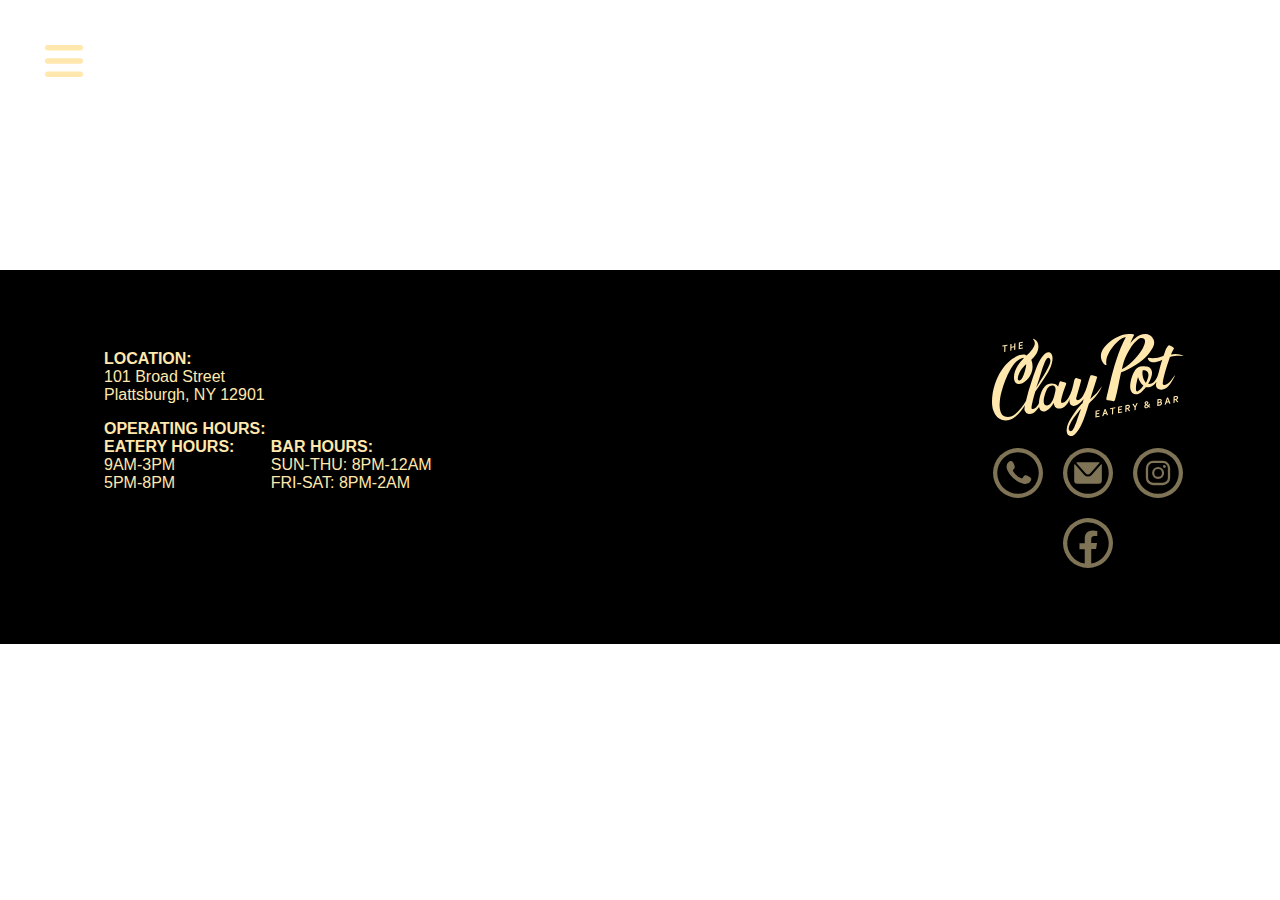
==== menu.html @ 2f8abd8b "Add files via upload" ====
<!doctype html>
<html>
<head>
<meta charset="utf-8">
<meta name="viewport" content="width=device-width, initial-scale=1">
<meta name="description" content="Experience authentic Vietnamese cuisine in Upstate New York!">
<meta name="keywords" content="Vietnamese, Food, Restaurant, Bar">
<meta name="author" content="Jade Nguyen">
<link rel="preconnect" href="https://fonts.gstatic.com">
<link href="https://fonts.googleapis.com/css2?family=Playfair+Display:wght@700&display=swap" rel="stylesheet">
<link href="style.css" rel="stylesheet" type="text/css">
<link href="aos.css" rel="stylesheet" type="text/css">
<title>Menu | The Clay Pot</title>
</head>

<body>
	
<span onclick="openNav()"><img id="menu-icon" src="media/menu.svg" alt="Menu Icon"></span>

	<div id="mySidenav" class="sidenav">
		<a href="javascript:void(0)" class="closebtn" onclick="closeNav()">&times;</a>
		<a href="index.html">About</a>
		<div class="menulink">
		<a href="menu.html">Menu</a>
			<div class="small-link">
			<a href="">&#9658; &nbsp; Eatery Menu</a>
			<a href="">&#9658; &nbsp; Bar Menu</a>
			</div>
		</div>
		<img id="logo-nav" src="media/logo2.svg" alt="Logo">
	</div>
	
	<script>
	/* Set the width of the side navigation to 250px */
	function openNav() {
		document.getElementById("mySidenav").style.width = "450px";
		document.getElementById("logo").style.animation = "fadeOut 0.3s forwards";
		document.getElementById("overlay").style.display = "block";
	}

	/* Set the width of the side navigation to 0 */
	function closeNav() {
		document.getElementById("mySidenav").style.width = "0";
		document.getElementById("logo").style.animation = "fadeIn 0.3s forwards";
		document.getElementById("overlay").style.display = "none";
	}
	</script>
	
	
	
	
<footer>
	<div id="footer-left">
			<ul>
			<li class="footer-h1">Location:</li>
				<li class="footer-details">101 Broad Street</li>
				<li class="footer-details">Plattsburgh, NY 12901</li>
			</ul>
			<ul>
			<li class="footer-h1">Operating Hours:</li>
			<div id="hours">
				<div class="small-hours">
				<li class="footer-h1">Eatery Hours:</li>
					<li class="footer-details">9AM-3PM</li>
					<li class="footer-details">5PM-8PM</li>
				</div>
				<div class="small-hours">
				<li class="footer-h1">Bar Hours:</li>
					<li class="footer-details">SUN-THU: 8PM-12AM</li>
					<li class="footer-details">FRI-SAT: 8PM-2AM</li>
				</div>
			</div>
			</ul>
	</div>
	<div id="footer-right">
		<img id="logo-footer" src="media/logo2.svg" alt="Logo">
		<div id="icon-group">
			<a href="tel:(+1)5186455349"><img class="icon" src ="media/phone.svg" alt="phone svg"></a>
			<a href="mailto:hnguy016@plattsburgh.edu"><img class="icon" src ="media/mail.svg" alt="mail icon"></a>
			<a href=><img class="icon" src ="media/instagram.svg" alt="instagram icon"></a>
			<a href=><img class="icon" src ="media/facebook.svg" alt="facebook icon"></a>
		</div>
	</div>
</footer>	

</body>
</html>
---- style.css ----
@charset "utf-8";
/* CSS Document */
#hide{
	display: none;
}

#video-container {
	position: absolute;
	bottom: 0;
	width: 100vw;
	height: 100vh; 
	overflow: hidden;
	object-fit: fill;
	z-index: 2;
}

video {
	width: 100%;
	height: auto;
	position: absolute;
	top: 50%;
	left: 50%;
	transform: translate(-50%,-50%);
}

#menu-icon {
	width: 3%;
	position: fixed;
	top: 5vh;
	left: 5vh;
	z-index: 5;
}

#logo-nav {
	width: 60%;
	position: absolute;
	bottom: 15%;
	left: 10%;
}

.button {
	border: 4px solid black;
	border-radius: 3em;
  	color: black;
  	padding: 1em 2em; 
	line-height: 6em;
	text-decoration: none;
	text-transform: uppercase;
	font-weight: bold;
	transition: 0.3s;
}

.button:hover {
	color: #FFE7AD;
	background: black;
}

#story1 .button:hover {
	color: white;
}

#overlay{
	position: fixed;
	top:0;
	left: 0;
	height: 100vh;
	width: 100%;
	z-index: 5;
	background-color: rgba(0,0,0,0.7); 
	display: none;	
}

.sidenav {
	height: 100%; /* 100% Full-height */	
	width: 0; /* 0 width - change this with JavaScript */
	position: fixed; /* Stay in place */
	z-index: 6; /* Stay on top */
	top: 0; /* Stay at the top */
	left: 0;
	background-color: #111; /* Black*/
	overflow-x: hidden; /* Disable horizontal scroll */
	padding-top: 5em; /* Place content 60px from the top */
	transition: 0.5s; /* 0.5 second transition effect to slide in the sidenav */
}

.sidenav a {
	padding: 8px 8px 32px 10%;
	text-decoration: none;
	font-size: 25px;
	color: #FFE7AD;
	opacity: 0.7;
	display: block;
	transition: 0.3s;
	text-transform: uppercase;
	font-weight: bolder;
}

.menulink a {
	padding-bottom: 1em; 
}

.small-link {
	transition: 0.3s;
	opacity: 0;
	z-index: 3;
}

.small-link a {
	margin: 0;
	padding: 0px 0px 1em 64px;
	font-size: 18px;
}

.sidenav a:hover {
	transition: 0.3s;
	opacity: 1;
}

.menulink:hover .small-link {
	transition: 0.3s;
	opacity: 1;
}

.sidenav .closebtn {
	position: absolute;
	top: 0;
	right: 25px;
	font-size: 36px;
	margin-left: 50px;
}

header {
    display: block;
    position: absolute;
    bottom: 0;
    width: 100%;
    height: 100%;
    overflow: hidden;
    object-fit: fill;
    z-index: 1;
	background-color: black;
}

#slideIn-button {
	opacity: 0;
    background-color: #FFE7AD;
    position: absolute;
    top: 50vh;
    right: 1em;
    border: none;
    color: black;
    padding: 10px;
    text-align: center;
    text-decoration: none;
    display: inline-block;
    font-size: 3em;
    font-weight: bolder;
    margin: 4px 2px;
    z-index: 4;
    border-radius: 3px;
}

#slideOut-button {
    opacity: 0;
    background-color: black;
    position: absolute;
    top: 50vh;
    left: 1em;
    border: none;
    color: #FFE7AD;
    padding: 10px;
    text-align: center;
    text-decoration: none;
    display: inline-block;
    font-size: 3em;
    font-weight: bolder;
    margin: 4px 2px;
    z-index: 5;
    border-radius: 3px;
}

#scrolldown-memo {
	opacity: 0;
}

#header-img {
	width: 100%;
	height: auto;
	position: absolute;
	top: 50%;
	left: 50%;
	transform: translate(-50%,-50%);
	z-index: 1;
}

/* The animation code */
@keyframes fadeIn {
  from {opacity: 0;}
  to {opacity: 1;}
}

/* The animation code */
@keyframes fadeOut {
  from {opacity: 1;}
  to {opacity: 0;}
}

@keyframes slideIn {
	to {
		transform: translateX(-100vw);
	}
}

@keyframes slideOut {
	to {
		transform: translateX(100vw);
	}
}

#logo {
	transform: translate(-50%,-50%);
	position: absolute;
	height: 67%;
	left: 51%;
	top: 57%;
	z-index: 2;
	/*transition: transform 0.3s ease-in-out 0.3s;*/	
}


#maincontent {
    position: relative;
    background-color: white;
}

body {
    font-family: Avenir, "Century Gothic", Futura, Avenir, Helvetica, sans-serif;
    font-size: 100%;
	margin: 0;
}

body::-webkit-scrollbar {
    display: none;
}

h1 {
	font-family: 'Playfair Display', serif;
	font-size: 3em;
}

#story1 {
	background: #FFE7AD;
	height: 100vh;
	position: relative;
	left: 100vw;
	z-index: 4;
	/*animation-name: slideIn;
	animation-delay: 10s;
	animation-duration: 1.5s;
	animation-fill-mode: forwards;
	z-index: 2;*/
}

#story1-textwrap {
	width: 50%;
	padding: 10%;
}

#img-container {
	display: flex;
	justify-content: center;
    height: 100vh;
	width: 50vw;
    float: right;
    margin-left: 10%;
    overflow: hidden;
    object-fit: cover;
}

#img-container img {
	margin: auto;
	height: 100vh;
	position: relative;
}

#story-img {
    width: 30%;
    position: relative;
    top: -20vh;
    left: 30%;
}

#appear {
	width: 30%;
	position: relative;
	top: -30vh;
	left: 10%;
	z-index: 0;
	opacity: 0; 
}

#story2-textwrap {
	position: relative;
	top: 20vh;
	width: 25%;
	margin-right: 15%;
	display: block;
	float: right;
}

#source img {
	width: 40%;
	position: relative;
	top: -50vh;
	float: right;
}

#source-textwrap {
    position: relative;
    top: -21vh;
    width: 50%;
    display: block;
    float: left;
}

#source p {
	position: absolute;
	z-index: 0;
	margin-top: 4em;
	padding-top: 10%;
	padding-bottom: 10%;
	padding-right: 10%;
	padding-left: 20%;
	background-color: #FFE7AD;
}

#source h1{
	z-index: 1;
	margin-left: 20%;
	position: absolute;
}

#testimonials img {
	top: 30vh;
	position: relative;
	float: left;
	width: 40%;
}

#testimonial-textwrap {
	position: relative;
	top: -25vh; 
	width: 50%;
	float: right;
}

.testimonial-textbox {
	margin-top: 2em;
	padding-top: 1em;
	padding-bottom: 1em;
	padding-right: 20%;
	padding-left: 3em;
	background-color: #FFE7AD;
}

.testimonial-name {
    font-weight: bold;
    font-style: italic;
    text-align: right;	
}

#testimonial-button {
	position: absolute;
	top: 110%;
}

footer {
	background: black;
	color: #FFE7AD;
	position: relative;
	bottom: -30vh;
    width: 100%;
	display: flex;
}

#footer-left {
	padding: 5%;
	width: 75vw;
}

footer li {
	list-style: none;
}

.footer-h1 {
	text-transform: uppercase;
	font-weight: bold;
}

#hours {
	display: flex;
}

.small-hours {
	margin-right: 5%;
}

#footer-right {
    padding: 5%;
    width: 20vw;
	text-align: center;
}

#logo-footer {
	width: 15vw;
}

#icon-group {
    width: 20vw;
    display: block;
    text-align: center;
}

.icon {
	width: 50px;
	margin: 0.5em;
}

#icon-group a {
	opacity: 0.5;
	transition: 0.3s;
}

#icon-group a:hover {
	transition: 0.3s;
	opacity: 1;
}
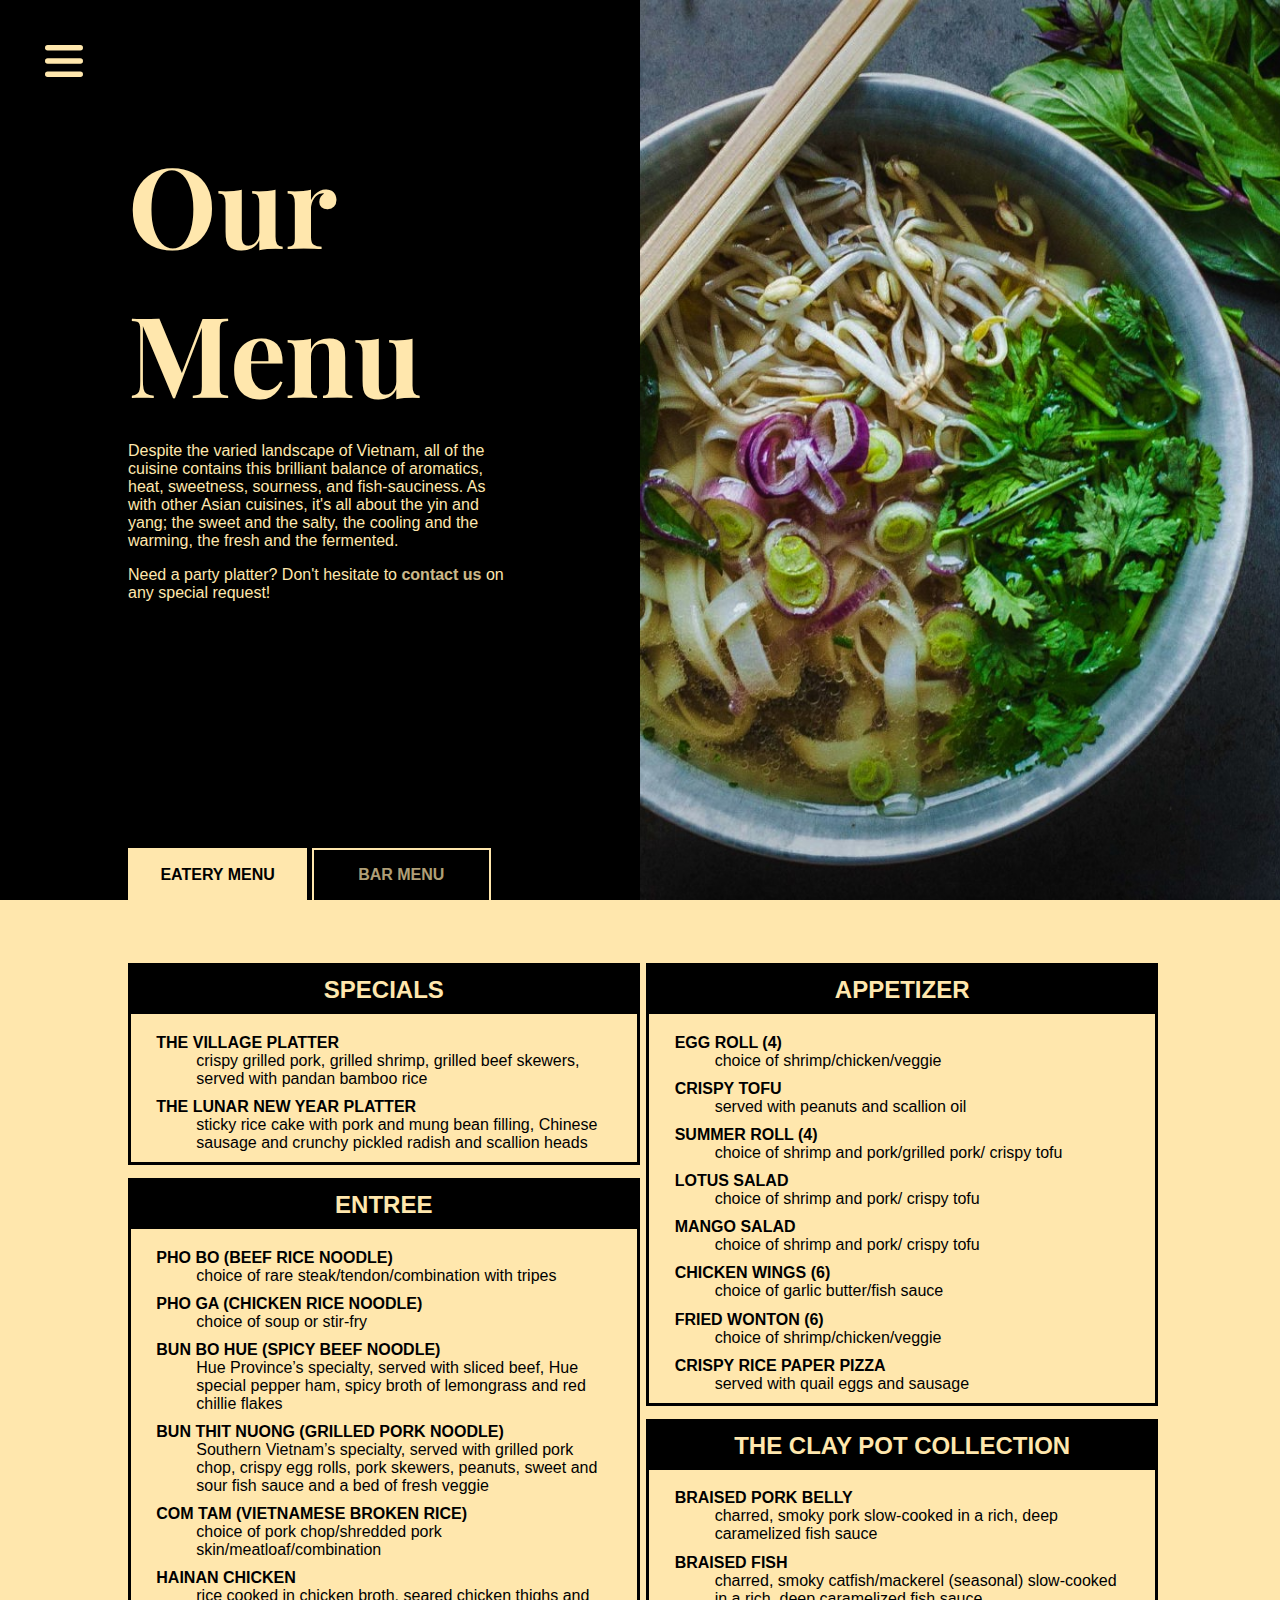
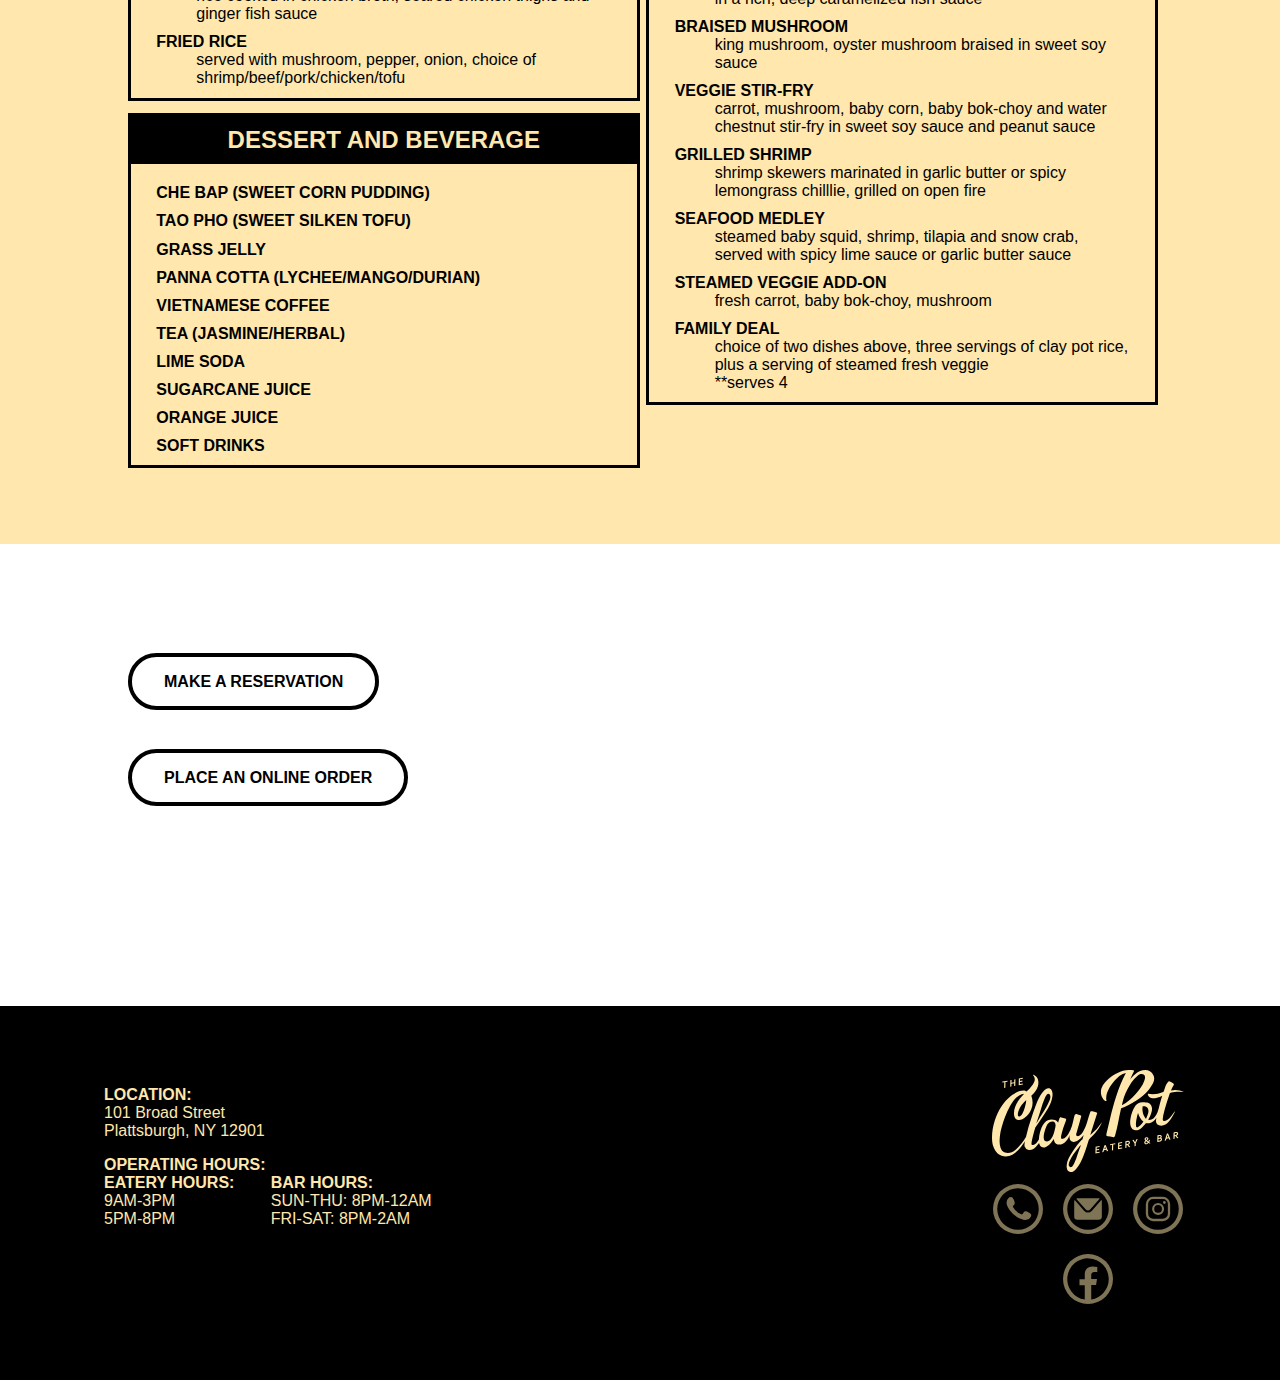
==== commit b2b1ad86: "Add files via upload" ====
--- a/menu.html
+++ b/menu.html
@@ -15,22 +15,32 @@
 
 <body>
 	
-<span onclick="openNav()"><img id="menu-icon" src="media/menu.svg" alt="Menu Icon"></span>
-
-	<div id="mySidenav" class="sidenav">
-		<a href="javascript:void(0)" class="closebtn" onclick="closeNav()">&times;</a>
+	<span style="cursor: pointer" onclick="openNav2()"><img id="menu-icon" src="media/menu.svg" alt="Menu Icon"></span>
+
+<div id="mySidenav" class="sidenav">
+		<a href="javascript:void(0)" class="closebtn" onclick="closeNav2()">&times;</a>
+		<div id="indent">
 		<a href="index.html">About</a>
-		<div class="menulink">
 		<a href="menu.html">Menu</a>
-			<div class="small-link">
-			<a href="">&#9658; &nbsp; Eatery Menu</a>
-			<a href="">&#9658; &nbsp; Bar Menu</a>
-			</div>
 		</div>
 		<img id="logo-nav" src="media/logo2.svg" alt="Logo">
 	</div>
 	
-	<script>
+<script>
+	/* Set the width of the side navigation to 250px */
+	function openNav2() {
+		document.getElementById("mySidenav").style.width = "450px";
+		document.getElementById("overlay").style.display = "block";
+	}
+
+	/* Set the width of the side navigation to 0 */
+	function closeNav2() {
+		document.getElementById("mySidenav").style.width = "0";
+		document.getElementById("overlay").style.display = "none";
+	}
+	</script>
+	
+<script>
 	/* Set the width of the side navigation to 250px */
 	function openNav() {
 		document.getElementById("mySidenav").style.width = "450px";
@@ -46,8 +56,270 @@
 	}
 	</script>
 	
-	
-	
+
+<div id="overlay"></div>
+
+	
+<header id="menu-header">
+	<div id="menu-img-container">
+		<img id="menu-header-img" src="media/menu.jpg" alt="Menu Header Image">
+	</div>
+	<div id="header-textwrap">
+		<h1>Our Menu</h1>
+		<p> Despite the varied landscape of Vietnam, all of the cuisine contains this brilliant balance of aromatics, heat, sweetness, sourness, and fish-sauciness. As with other Asian cuisines, it's all about the yin and yang; the sweet and the salty, the cooling and the warming, the fresh and the fermented.</p>
+		<p> Need a party platter? Don't hesitate to <a href="mailto:hnguy016@plattsburgh.edu">contact us</a> on any special request! </p>
+		<div class="tab">
+			<button class="tablinks" onclick="openMenu(event, 'Eatery')" id="defaultOpen">Eatery Menu</button>
+			<button class="tablinks" onclick="openMenu(event, 'Bar')">Bar Menu </button>
+		</div>
+	</div>
+</header>
+	
+
+<div id="menu-wrap"> 
+	<div id="Eatery" class="tabcontent">
+		<div class="col1">
+			<div class="single-menu">
+			<h2>Specials</h2>
+				<dl>
+					<dt>The Village Platter</dt>
+					<dd>crispy grilled pork, grilled shrimp, grilled beef skewers, 	served with pandan bamboo rice</dd>
+				</dl>
+				<dl>
+					<dt>The Lunar New Year Platter</dt>
+					<dd>sticky rice cake with pork and mung bean filling, Chinese sausage and crunchy pickled radish and scallion heads</dd>
+				</dl>
+			</div>
+			<div class="single-menu">
+			<h2>Entree</h2>
+				<dl>
+					<dt>Pho Bo (Beef Rice Noodle)</dt>
+					<dd>choice of rare steak/tendon/combination with tripes</dd>
+				</dl>
+				<dl>
+					<dt>Pho Ga (Chicken Rice Noodle)</dt>
+					<dd>choice of soup or stir-fry</dd>
+				</dl>
+				<dl>
+					<dt>Bun Bo Hue (Spicy Beef Noodle)</dt>
+					<dd>Hue Province’s specialty, served with sliced beef, Hue special pepper ham, spicy broth of lemongrass and red chillie flakes</dd>
+				</dl>
+				<dl>
+					<dt>Bun Thit Nuong (Grilled Pork Noodle)</dt>
+					<dd>Southern Vietnam’s specialty, served with grilled pork chop, crispy egg rolls, pork skewers, peanuts, sweet and sour fish sauce and a bed of fresh veggie</dd>
+				</dl>
+				<dl>
+					<dt>Com Tam (Vietnamese Broken Rice)</dt>
+					<dd>choice of pork chop/shredded pork skin/meatloaf/combination</dd>
+				</dl>
+				<dl>
+					<dt>Hainan Chicken</dt>
+					<dd>rice cooked in chicken broth, seared chicken thighs and ginger fish sauce</dd>
+				</dl>
+				<dl>
+					<dt>Fried Rice</dt>
+					<dd>served with mushroom, pepper, onion, choice of shrimp/beef/pork/chicken/tofu</dd>
+				</dl>
+		</div>
+			<div class="single-menu">
+			<h2>Dessert and Beverage</h2>
+				<dl>
+					<dt>Che Bap (Sweet Corn Pudding)</dt>
+				</dl>
+				<dl>
+					<dt>Tao Pho (Sweet Silken Tofu)</dt>
+				</dl>
+				<dl>
+					<dt>Grass Jelly</dt>
+				</dl>
+				<dl>
+					<dt>Panna Cotta (Lychee/Mango/Durian)</dt>
+				</dl>
+				<dl>
+					<dt>Vietnamese Coffee</dt>
+				</dl>
+				<dl>
+					<dt>Tea (Jasmine/Herbal)</dt>
+				</dl>
+				<dl>
+					<dt>Lime Soda</dt>
+				</dl>
+				<dl>
+					<dt>Sugarcane Juice</dt>
+				</dl>
+				<dl>
+					<dt>Orange Juice</dt>
+				</dl>
+				<dl>
+					<dt>Soft Drinks</dt>
+				</dl>
+		</div>
+		</div>
+		<div class="col2">
+		<div class="single-menu">
+			<h2>Appetizer</h2>
+				<dl>
+					<dt>Egg Roll (4)</dt>
+					<dd>choice of shrimp/chicken/veggie</dd>
+				</dl>
+				<dl>
+					<dt>Crispy Tofu</dt>
+					<dd>served with peanuts and scallion oil</dd>
+				</dl>
+				<dl>
+					<dt>Summer Roll (4)</dt>
+					<dd>choice of shrimp and pork/grilled pork/ crispy tofu</dd>
+				</dl>
+				<dl>
+					<dt>Lotus Salad</dt>
+					<dd>choice of shrimp and pork/ crispy tofu</dd>
+				</dl>
+				<dl>
+					<dt>Mango Salad</dt>
+					<dd>choice of shrimp and pork/ crispy tofu</dd>
+				</dl>
+				<dl>
+					<dt>Chicken Wings (6)</dt>
+					<dd>choice of garlic butter/fish sauce</dd>
+				</dl>
+				<dl>
+					<dt>Fried Wonton (6)</dt>
+					<dd>choice of shrimp/chicken/veggie</dd>
+				</dl>
+				<dl>
+					<dt>Crispy Rice Paper Pizza</dt>
+					<dd>served with quail eggs and sausage</dd>
+				</dl>
+		</div>
+		<div class="single-menu">
+			<h2>The Clay Pot Collection</h2>
+				<dl>
+					<dt>Braised Pork Belly</dt>
+					<dd>charred, smoky pork slow-cooked in a rich, deep caramelized fish sauce</dd>
+				</dl>
+				<dl>
+					<dt>Braised Fish</dt>
+					<dd>charred, smoky catfish/mackerel (seasonal) slow-cooked in a rich, deep caramelized fish sauce</dd>
+				</dl>
+				<dl>
+					<dt>Braised Mushroom</dt>
+					<dd>king mushroom, oyster mushroom braised in sweet soy sauce</dd>
+				</dl>
+				<dl>
+					<dt>Veggie Stir-fry</dt>
+					<dd>carrot, mushroom, baby corn, baby bok-choy and water chestnut stir-fry in sweet soy sauce and peanut sauce</dd>
+				</dl>
+				<dl>
+					<dt>Grilled Shrimp</dt>
+					<dd>shrimp skewers marinated in garlic butter or spicy lemongrass chilllie, grilled on open fire</dd>
+				</dl>
+				<dl>
+					<dt>Seafood Medley</dt>
+					<dd>steamed baby squid, shrimp, tilapia and snow crab, served with spicy lime sauce or garlic butter sauce</dd>
+				</dl>
+				<dl>
+					<dt>Steamed Veggie Add-on</dt>
+					<dd>fresh carrot, baby bok-choy, mushroom</dd>
+				</dl>
+				<dl>
+					<dt>Family Deal</dt>
+					<dd>choice of two dishes above, three servings of clay pot rice, plus a serving of steamed fresh veggie</dd>
+					<dd>**serves 4</dd>
+				</dl>
+		</div>
+		</div>
+		</div>
+	
+<script>
+function openMenu(evt, menuName) {
+  var i, tabcontent, tablinks;
+  tabcontent = document.getElementsByClassName("tabcontent");
+  for (i = 0; i < tabcontent.length; i++) {
+    tabcontent[i].style.display = "none";
+  }
+  tablinks = document.getElementsByClassName("tablinks");
+  for (i = 0; i < tablinks.length; i++) {
+    tablinks[i].className = tablinks[i].className.replace(" active", "");
+  }
+  document.getElementById(menuName).style.display = "block";
+  evt.currentTarget.className += " active";
+}
+	document.getElementById("defaultOpen").click();
+</script>
+
+	<div id="Bar" class="tabcontent">
+		<div id="cocktails">
+			<h2>Cocktails</h2>
+			<div class="single-cocktail">
+				<img src="media/rose.jpg" alt="Cocktail Img" style="width:100%">
+				<h3>Rose Apple Reviver</h3>
+				<p>rose apple liqueur, Sauvignon Blanc Hendrick’s Gin, lemon juice, cucumber, soda top-up</p>
+			</div>
+			<div class="single-cocktail" style="margin-left: 1vw; margin-right: 1vw;">
+				<img src="media/emotions.jpg" alt="Cocktail Img" style="width:100%">
+				<h3>Emotions</h3>
+				<p>white rum, white ginseng liqueur, lemongrass, basil, passion fruit, lime</p>
+			</div>
+			<div class="single-cocktail">
+				<img src="media/tonkin.jpg" alt="Cocktail Img" style="width:100%">
+				<h3>Tonkin Margarita</h3>
+				<p>red plum liqueur, blanco tequila, guava juice, ginger ale, lime</p>
+			</div>
+			<div class="single-cocktail">
+				<img src="media/coastal.jpg" alt="Cocktail Img" style="width:100%">
+				<h3>Coastal Cooler</h3>
+				<p>Bach Sam liqueur, passion fruit juice, lime, ripe mango, peppermint leaves</p>
+			</div>
+			<div class="single-cocktail" style="margin-left: 1vw; margin-right: 1vw;">
+				<img src="media/monsoon.jpg" alt="Cocktail Img" style="width:100%">
+				<h3>Monsoon Martini</h3>
+				<p>Bach Sam liqueur, Martini Bianco, smoked lemon peel</p>
+			</div>
+			<div class="single-cocktail">
+				<img src="media/paradise.jpg" alt="Cocktail Img" style="width:100%">
+				<h3>Paradise Punch</h3>
+				<p>Mo Vang liqueur, bourbon, pineapple juive, lime, grenadine, Angostura</p>
+			</div>
+			<div class="single-cocktail">
+				<img src="media/spiced.jpg" alt="Cocktail Img" style="width:100%">
+				<h3>Spiced Delight</h3>
+				<p>purple rice liqueur, Bailey’s, ginger juice, brown suger syrup, coconut milk</p>
+			</div>
+			<div class="single-cocktail" style="margin-left: 1vw; margin-right: 1vw;">
+				<img src="media/lychee.jpg" alt="Cocktail Img" style="width:100%">
+				<h3>Lychee Cocktail</h3>
+				<p>Phu Loc liqueur, egg white, cranberry juice, lychee liqueur, pineapple syrup, a pinch of crushed pepper</p>
+			</div>
+			<div class="single-cocktail">
+				<img src="media/highway.jpg" alt="Cocktail Img" style="width:100%">
+				<h3>Highway Old Fashioned</h3>
+				<p>Sa Pa liqueur, red plum liqueur, VSOP cognac, orange peel, brown suger syrup, dash of Angostura</p>
+			</div>
+		</div>
+	</div>
+</div>	
+	
+	
+	
+
+	
+
+	
+	<a class="menu-button button" href="javascript:void(0)" onclick="openmodal()">Make a reservation</a><br>
+	<a class="menu-button button" href="javascript:void(0)" onclick="openmodal()"> Place an Online Order</a>
+	
+	<script>
+		function openmodal() {document.getElementById("myModal").style.display = "block";}
+		function closemodal() {document.getElementById("myModal").style.display = "none";}
+	</script>
+	
+	<div id="myModal" class="modal">
+		<div class="modal-content">
+			<a href="javascript:void(0)" class="menu-closebtn closebtn" onclick="closemodal()">&times;</a>
+			<p>We appreciate your interest in The Clay Pot Eatery and Bar. We are a fictional restaurant created by Jade Nguyen. Should you have any questions, please <a href="mailto:hnguy016@plattsburgh.edu">contact me</a>.</p>
+			<a id="return" class="button" href="index.html">Return to Home</a>
+		</div>
+	</div>
 	
 <footer>
 	<div id="footer-left">
--- a/style.css
+++ b/style.css
@@ -1,12 +1,12 @@
 @charset "utf-8";
 /* CSS Document */
 #hide{
-	display: none;
+	opacity: 0;
 }
 
 #video-container {
 	position: absolute;
-	bottom: 0;
+	top: 0;
 	width: 100vw;
 	height: 100vh; 
 	overflow: hidden;
@@ -61,7 +61,7 @@
 
 #overlay{
 	position: fixed;
-	top:0;
+	top: 0;
 	left: 0;
 	height: 100vh;
 	width: 100%;
@@ -86,7 +86,7 @@
 .sidenav a {
 	padding: 8px 8px 32px 10%;
 	text-decoration: none;
-	font-size: 25px;
+	font-size: 1.8em;
 	color: #FFE7AD;
 	opacity: 0.7;
 	display: block;
@@ -121,24 +121,46 @@
 	opacity: 1;
 }
 
+#indent a:hover {
+	transform: translateX(10px);
+}
+
 .sidenav .closebtn {
+	text-align: center;
+	display: block;
+	font-size: 36px;
 	position: absolute;
-	top: 0;
+	top: 25px;
 	right: 25px;
-	font-size: 36px;
-	margin-left: 50px;
+	padding: 0;
 }
 
 header {
     display: block;
     position: absolute;
-    bottom: 0;
-    width: 100%;
-    height: 100%;
+    top: 0;
+    width: 100vw;
+    height: 100vh;
     overflow: hidden;
     object-fit: fill;
     z-index: 1;
 	background-color: black;
+}
+
+#header-img {
+	width: 100vw;
+	height: auto;
+	position: absolute;
+	top: 50%;
+	left: 50%;
+	transform: translate(-50%,-50%);
+	z-index: 1;
+}
+
+@keyframes blink {
+	0% {opacity: 0;}
+	50% {opacity: 1;}
+	100% {opacity: 0;}
 }
 
 #slideIn-button {
@@ -183,16 +205,6 @@
 	opacity: 0;
 }
 
-#header-img {
-	width: 100%;
-	height: auto;
-	position: absolute;
-	top: 50%;
-	left: 50%;
-	transform: translate(-50%,-50%);
-	z-index: 1;
-}
-
 /* The animation code */
 @keyframes fadeIn {
   from {opacity: 0;}
@@ -206,15 +218,11 @@
 }
 
 @keyframes slideIn {
-	to {
-		transform: translateX(-100vw);
-	}
+	to {transform: translateX(-100vw);}
 }
 
 @keyframes slideOut {
-	to {
-		transform: translateX(100vw);
-	}
+	to {transform: translateX(100vw);}
 }
 
 #logo {
@@ -227,7 +235,6 @@
 	/*transition: transform 0.3s ease-in-out 0.3s;*/	
 }
 
-
 #maincontent {
     position: relative;
     background-color: white;
@@ -237,10 +244,16 @@
     font-family: Avenir, "Century Gothic", Futura, Avenir, Helvetica, sans-serif;
     font-size: 100%;
 	margin: 0;
+	overflow-x: hidden;
 }
 
 body::-webkit-scrollbar {
     display: none;
+}
+
+#about {
+	overflow-y: hidden;
+	position: relative;
 }
 
 h1 {
@@ -280,6 +293,7 @@
 #img-container img {
 	margin: auto;
 	height: 100vh;
+	width: auto;
 	position: relative;
 }
 
@@ -302,8 +316,8 @@
 #story2-textwrap {
 	position: relative;
 	top: 20vh;
-	width: 25%;
-	margin-right: 15%;
+	width: 30%;
+	margin-right: 10%;
 	display: block;
 	float: right;
 }
@@ -311,7 +325,7 @@
 #source img {
 	width: 40%;
 	position: relative;
-	top: -50vh;
+	bottom: 30vh;
 	float: right;
 }
 
@@ -383,13 +397,13 @@
 	display: flex;
 }
 
+footer li {
+	list-style: none;
+}
+
 #footer-left {
 	padding: 5%;
 	width: 75vw;
-}
-
-footer li {
-	list-style: none;
 }
 
 .footer-h1 {
@@ -435,3 +449,669 @@
 	transition: 0.3s;
 	opacity: 1;
 }
+
+.modal {
+	display: none; 
+	position: fixed; 
+	z-index: 4; 
+	left: 0;
+	top: 0;
+	width: 100%; 
+	height: 100%; 
+	overflow: auto; 
+	background-color: rgb(0,0,0); /* Fallback color */
+	background-color: rgba(0,0,0,0.4); /* Black w/ opacity */
+}
+
+.modal-content {
+	border-radius: 5px;
+	background-color: black;
+	color: white;
+	margin: auto; 
+	margin-top: 35vh;
+	padding: 2em;
+	width: 40%;
+}
+
+.closebtn {
+	float: right;
+	font-size: 36px;
+	transition: 0.5s;
+}
+
+.closebtn:hover {
+	transform: rotate(180deg);
+}
+
+.modal-content a {
+	text-decoration: none;
+	color: #ffe7ad;
+	font-weight: bolder;
+	opacity: 0.8;
+}
+
+.modal-content a:hover {
+	transition: 0.3s;
+	opacity: 1;
+}
+
+.modal-content .button {
+	border: 4px solid #ffe7ad;
+	margin: 2em;
+}
+
+.modal-content p {
+	margin: 2em;
+}
+
+#return {
+	opacity: 1;
+}
+
+.modal-content .button:hover {
+	transition: 0.3s;
+	border: 4px solid black;
+	background: #ffe7ad;
+	color: black;
+}
+
+#menu-header {
+	background: black;
+	height: 100vh;
+	position: relative;
+	z-index: 4;
+	/*animation-name: slideIn;
+	animation-delay: 10s;
+	animation-duration: 1.5s;
+	animation-fill-mode: forwards;
+	z-index: 2;*/
+}
+
+#header-textwrap {
+	width: 50%;
+	padding: 10%;
+	color: #ffe7ad;
+}
+
+#menu-img-container {
+	display: flex;
+	justify-content: center;
+    height: 100vh;
+	width: 50vw;
+    float: right;
+	right: 0;
+    margin-left: 10%;
+    overflow: hidden;
+    object-fit: cover;
+}
+
+#menu-header-img {
+	margin: auto;
+	height: 100vh;
+	width: auto;
+	position: relative;
+}
+
+#header-textwrap h1 {
+	font-size: 7em;
+	color: #ffe7ad;
+	display: block;
+	margin: auto;
+}
+
+#header-textwrap a {
+	text-decoration: none;
+	color: #ffe7ad;
+	font-weight: bolder;
+	opacity: 0.8;
+}
+
+#header-textwrap a:hover {
+	transition: 0.3s;
+	opacity: 1;
+}
+
+.tab {
+	bottom: 0;
+	position: absolute;
+	z-index: 3;
+	overflow: hidden;
+	display: block;
+}
+
+.tab button {
+	border: 2px solid #ffe7ad;
+	border-bottom: black;
+	margin: auto;
+	color: rgba(255,231,173,0.7);
+	text-transform: uppercase;
+	font-weight: bolder;
+	background-color: black;
+	width: 14vw;
+	outline: none;
+	cursor: pointer;
+	padding: 16px 16px;
+	transition: 0.3s;
+	font-size: 1em;
+}
+
+.tab button:hover {
+	background-color: black;
+	color: rgba(255,231,173,1);
+}
+
+.tab button.active {
+	background-color: #ffe7ad;
+	color: black;}
+
+/* Style the tab content */
+.tabcontent {
+  display: none;
+  padding: 0;
+  border-top: none;
+}
+
+.header-button {
+	display: flex;
+	float: left;
+	width: 50vw;
+	bottom: 0;
+}
+
+#menu-wrap {
+	background: #ffe7ad;
+	padding: 7vh 10vw;
+	display: flex;
+}
+
+#menu-wrap h2 {
+	text-transform: uppercase;
+	text-align: center;
+	display: block;
+	color: #ffe7ad;
+	background: black;
+	top: 0;
+	padding-top: 10px;
+	padding-bottom: 10px;
+	margin-top: 0;
+}
+
+.single-menu dt {
+	text-transform: uppercase;
+	font-weight: bold;
+}
+
+.single-menu dl {
+	margin: 2% 5%;
+}
+
+.single-menu {
+	padding-top: 0;
+	border: 3px solid black;
+	width: 100%;
+	margin-bottom: 1vw;
+}
+
+.col1 {
+	margin-right: 1vw;
+	width: 39.5vw;
+	float: left;
+}
+
+.col2 {
+	width: 39.5vw;
+	float: left;
+}
+
+#cocktails {
+	padding: 0;
+	margin: 0;
+	width: 100%;
+	height: 200vh;
+}
+
+.single-cocktail {
+	width: 22vw;
+	padding: 2vw;
+	padding-bottom: 3vw;
+	margin-bottom: 1vw;
+	height: 60vh;
+	float: left;
+	background: black;
+	color: #ffe7ad;
+}
+
+.menu-button {
+	position: relative;
+	top: 10vh;
+	margin: 0 10%;
+}
+
+@media screen and (min-width: 721px) and (max-width: 990px) , (max-device-aspect-ratio: 4/3) {
+	#about {
+		overflow-y: scroll;
+	}
+	
+	#video-container {
+		display: none;
+	}
+	
+	#hide, #appear {
+		opacity: 1;
+	}
+	
+	#header-img {
+		height: 100vh;
+		width: auto;
+	}
+	
+	#logo {
+		position: relative;
+		width: 80%;
+	}
+	
+	.small-link {
+		opacity: 1;
+	}
+	
+	#menu-icon {
+		width: 7vw;
+	}
+	
+	#slideIn-button {
+		visibility: hidden;
+	}
+	
+	#slideOut-button {
+		visibility: hidden;
+	}
+	
+	header {
+		position: relative;
+		top: 0;
+		height: 100vh;
+		width: 100vw;
+	}
+	
+	#story1 {
+		position: relative;
+		top: 0;
+		left: 0;
+		margin-bottom: 10%;
+	}
+	
+	#story1-textwrap {
+		width: 60%;
+		padding: 5%;
+		padding-top: 40%;
+	}
+	
+	#img-container {
+		width: 40%;
+	}
+	
+	#img-container img {
+		transform: translateX(-5%);
+	}
+	
+	.button {
+		font-size: 0.8em;
+	}
+	
+	#appear, #story2-textwrap, #source-textwrap, #testimonial-textwrap, #testimonials img {
+		top: 0;
+	}
+	
+	#story2 {
+		margin-top: 10%;
+		margin-bottom: 10%;
+	}
+	
+	#appear{
+		width: 60vw;
+		display: block;
+		left: 10vw;
+	}
+	
+	#story2-textwrap {
+		position: absolute;
+		top: 30%;
+		right: 0;
+		width: 50vw;
+		background: white;
+		padding: 10%;
+		margin-right: 0;
+	}
+	
+	#source {
+		margin-left: 0;
+		position: relative;
+		display: block;
+	}
+	
+	#source-textwrap {
+		margin-left: 0;
+		position: relative;
+		width: 70vw;
+		padding-left: 10vw;
+		display: block;
+	}
+	
+	#source h1 {
+		margin-left: 0;
+	}
+	
+	#source p {
+		left: 0;
+		margin-left: 0;
+	}
+	
+	
+	#source img {
+		position: absolute;
+		top: 15vh;
+		right: 0;
+		width: 80vw;
+	}
+	
+	#testimonials {
+		position: relative;
+		display: block;
+		top: 5%;
+	}
+	
+	#testimonials img {
+		top: 75vh;
+		position: relative;
+		clear: both;
+		width: 100vw;
+		height: auto;
+	}
+	
+	#testimonials h1 {
+		text-align: center;
+		padding: 5%;
+		width: 50%;
+		margin: auto;
+		display: block;
+		background: white;
+	}
+	
+	#testimonial-textwrap {
+		top: -10vh;
+		width: 90%;
+		margin-left: 5%;
+		margin-right: 5%;
+	}
+	
+	.testimonial-textbox {
+		padding-right: 3em;
+	}
+	
+	#testimonial-button {
+		position: relative;
+		top: 15vh;
+		margin-left: 5%;
+	}
+}
+
+@media screen and (max-width: 720px) {
+	#about {
+		overflow-y: scroll;
+	}
+	
+	#video-container {
+		display: none;
+	}
+	
+	#hide, #appear {
+		opacity: 1;
+	}
+	
+	#header-img {
+		height: 100vh;
+		width: auto;
+	}
+	
+	#logo {
+		position: relative;
+		width: 80%;
+	}
+	
+	.small-link {
+		opacity: 1;
+	}
+	
+	#menu-icon {
+		width: 10vw;
+		top: 3vh;
+		left: 3vh;
+	}
+	
+	.sidenav .closebtn {
+		top: 5vh;
+		right: auto;
+		left: 80vw;
+		padding: 0;
+	}
+	
+	#slideIn-button {
+		visibility: hidden;
+	}
+	
+	#slideOut-button {
+		visibility: hidden;
+	}
+	
+	header {
+		position: relative;
+		top: 0;
+		height: 100vh;
+		width: 100vw;
+	}
+	
+	#story1 {
+		position: relative;
+		width: 100vw;
+		top: 0;
+		left: 0;
+		margin-top: 0;
+		padding-top: 5%;
+		margin-bottom: 10%;
+	}
+	
+	#story1-textwrap {
+		width: 90vw;
+		height: auto;
+		margin-left: 5vw;
+		margin-right: 5vw;
+		padding: 0;
+	}
+	
+	#story1-textwrap h1 {
+		display: block;
+		margin-bottom: 5%;
+	}
+	
+	#img-container {
+		width: 100vw;
+		height: 50vh;
+		position: absolute;
+		bottom: 0;
+		margin-left: 0;
+	}
+	
+	#img-container img {
+		height: 50vh;
+		width: auto;
+	}
+	
+	.button {
+		font-size: 0.8em;
+	}
+	
+	#appear, #story2-textwrap, #source img, #source-textwrap, #testimonial-textwrap, #testimonials img {
+		top: 0;
+	}
+	
+	#story2 {
+		margin-top: 10%;
+		margin-bottom: 10%;
+	}
+	
+	#appear{
+		width: 90vw;
+		display: block;
+		left: 10vw;
+		right: 0;
+		margin-top: 10vh;
+		margin-bottom: 10vh;
+	}
+	
+	#story2-textwrap {
+		position: absolute;
+		top: 10%;
+		left: 0;
+		width: 70vw;
+		background: #ffe7ad;
+		padding: 10%;
+		margin-right: 0;
+	}
+	
+	#source {
+		margin-left: 0;
+		position: relative;
+		display: block;
+	}
+	
+	#source-textwrap {
+   		 margin-top: 0;
+   		 margin-left: 0;
+   		 position: relative;
+   		 width: 70vw;
+   		 background: white;
+	}
+	
+	#source h1 {
+		display: block;
+		white-space: nowrap;
+		left: 0;
+		margin: 0;
+		padding: 0 3vh 0 10vw;
+		background: #ffe7ad;
+		top: -15vh;
+	}
+	
+	#source p {
+		margin-top: 10vw;
+		padding-top: 0;
+		background: none;
+		padding-left: 10vw;
+		width: inherit;
+	}
+	
+	#source img {
+		margin-bottom: 0;
+		margin-top: 5vh;
+		top: 0;
+		position: relative;
+		height: 50vh;
+		width: auto;
+	}
+	
+	#testimonials {
+		padding: 0;
+		position: relative;
+		display: block;
+		top: -50vh;
+		height: 100vh;
+		width: 100vw;
+	}
+	
+	#testimonials img {
+		float: none;
+		top: 100vh;
+		position: relative;
+		clear: both;
+		height: 100vh;
+		width: auto;
+	}
+	
+	#testimonials h1 {
+		float: none;
+		text-align: center;
+		padding: 5%;
+		width: auto;
+		margin: auto;
+		display: block;
+		background: white;
+		margin-bottom: 15vh;
+	}
+	
+	#testimonial-textwrap {
+		top: -10vh;
+		float: none;
+		width: 100%;
+		margin: 0;
+	}
+	
+	.testimonial-textbox {
+		float: none;
+		margin: 5%;
+		padding: 1em;
+		font-size: 0.8em;
+	}
+	
+	#testimonial-button {
+		position: relative;
+		margin-top: 20vh;
+		margin-left: 10vw;
+	}
+	
+	#about {
+		padding-bottom: 230vh;
+	}
+	
+	footer {
+		position: absolute;
+		bottom: 0;
+		width: 100%;
+		display: block;
+		padding-top: 5vw;
+		padding-bottom: 5vw;
+	}
+
+	#footer-left {
+		position: relative;
+		padding: 5%;
+		width: 90vw;
+	}
+
+	#hours {
+		display: block;
+	}
+	
+	.small-hours {
+		margin-right: 0;
+		margin-top: 0.5em;
+	}
+	
+	#footer-right {
+		position: relative;
+		margin: auto;
+		width: 90vw;
+	}
+
+	#logo-footer {
+		position: relative;
+		width: 50vw;
+	}
+
+	#icon-group {
+		position: relative;
+		display: block;
+		margin: auto;
+		width: 100%;
+	}
+}
+
